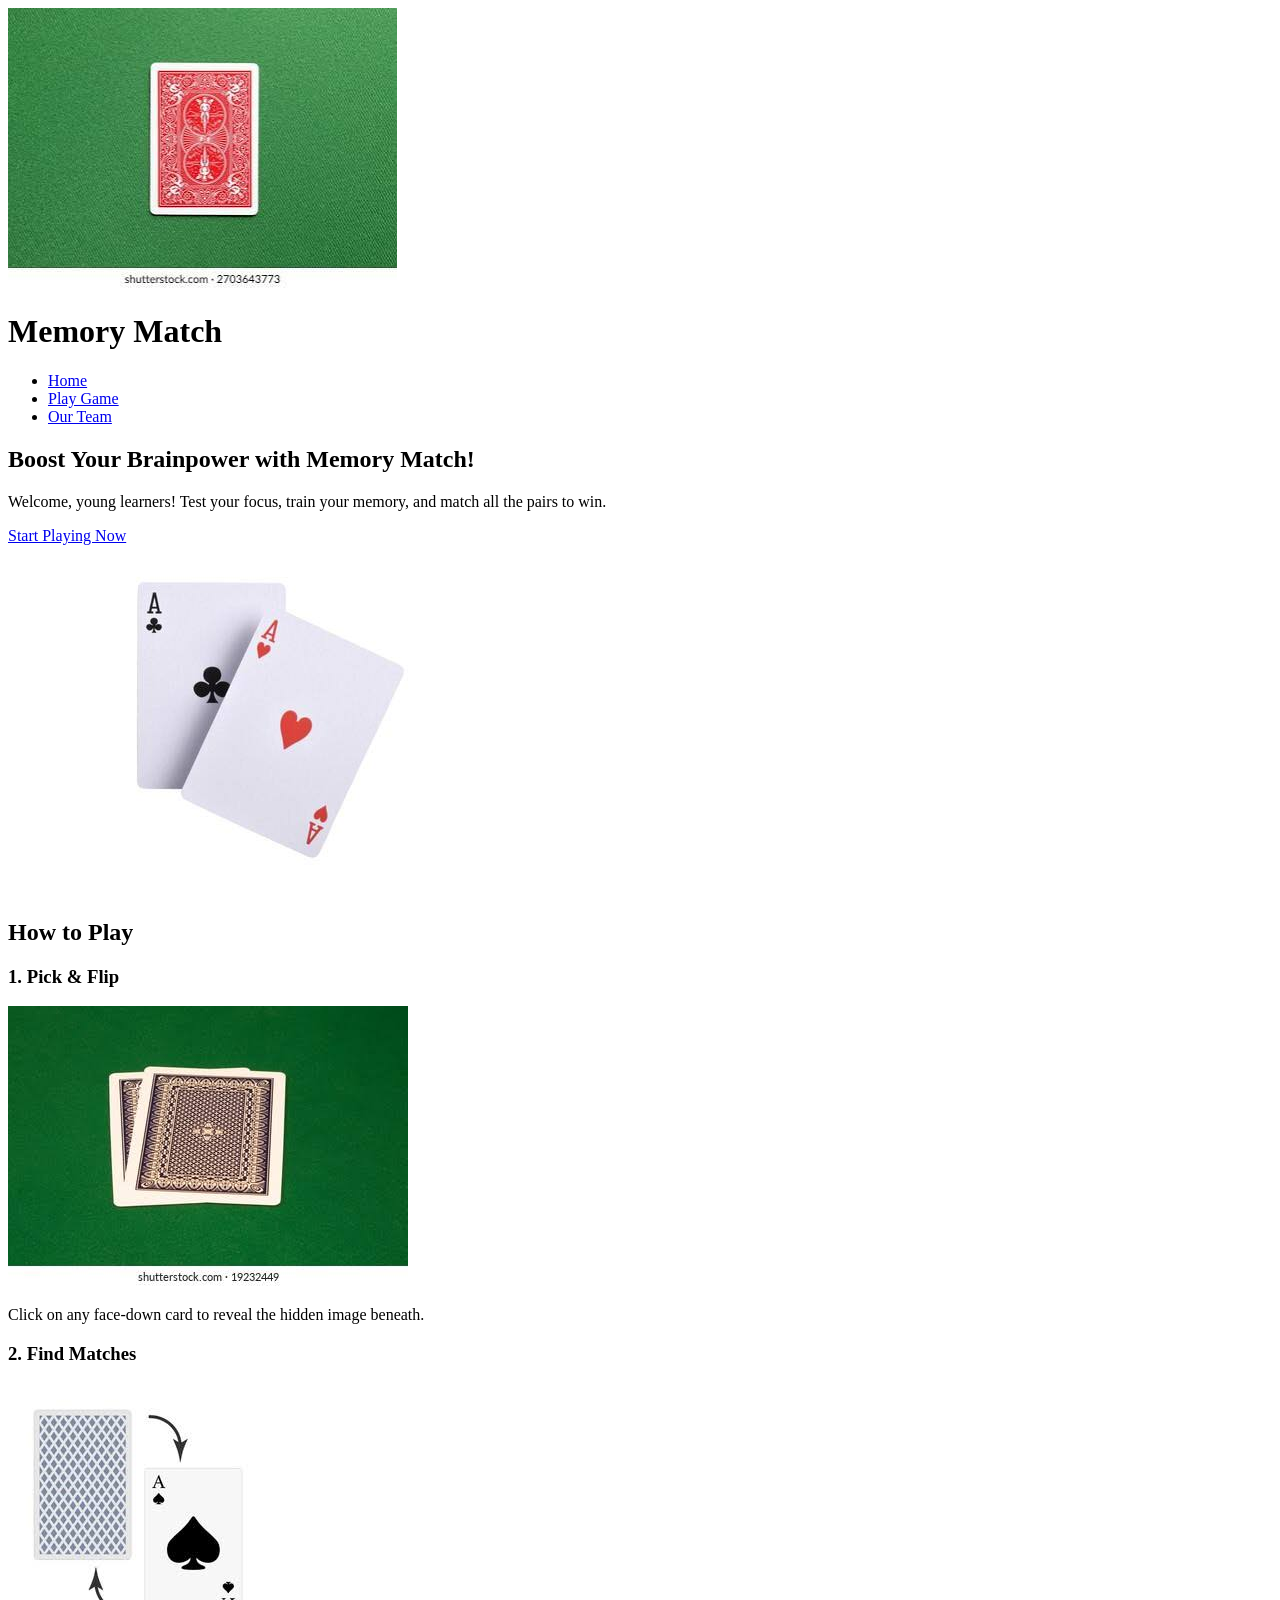
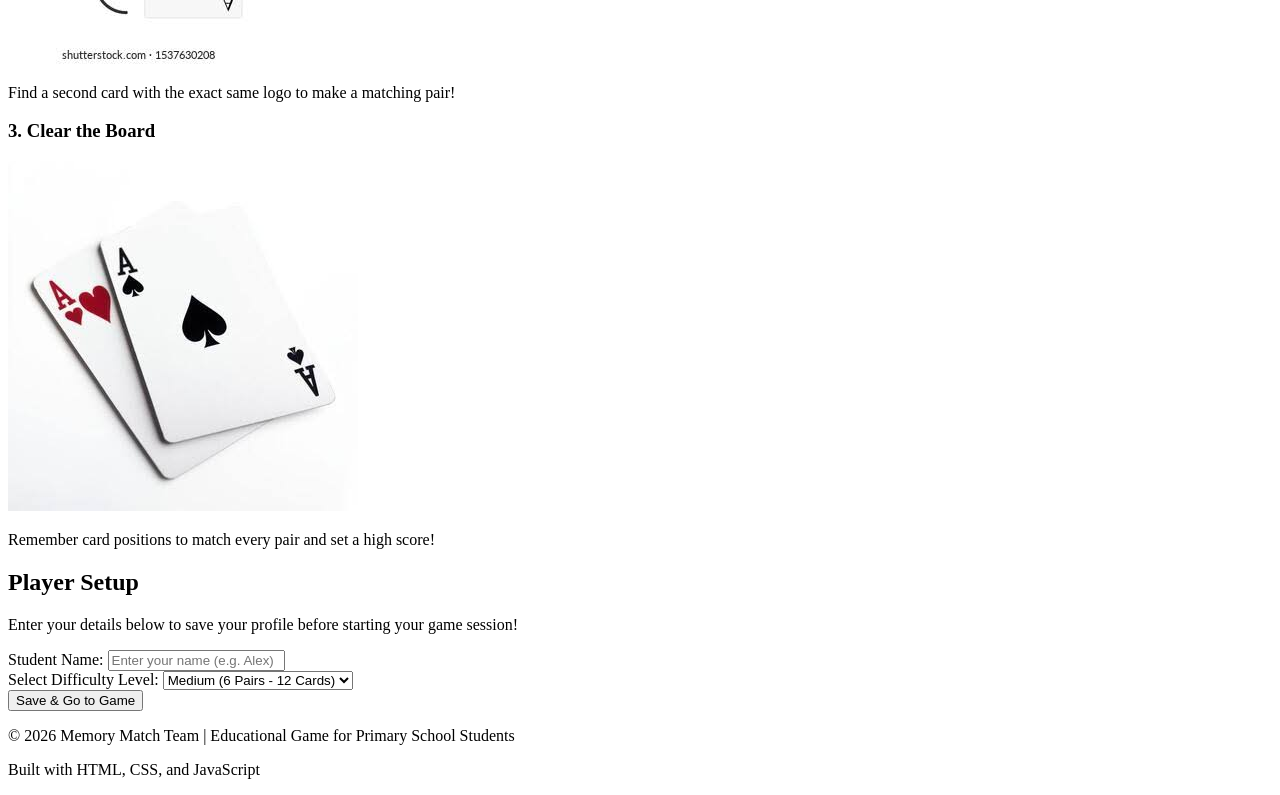
==== index.html @ c441d3af "fix(index.html): correct indentation for style  tag" ====
<!DOCTYPE html>
<html lang="en">

<head>
    <meta charset="UTF-8">
    <meta name="viewport" content="width=device-width, initial-scale=1.0">
    <title>Memory Match - Train Your Brain!</title>

    <link rel="stylesheet" href="styles.css">

    <script src="script.js"></script>
</head>

<body>

    <!-- Main Navigation Header -->
    <header>
        <div class="logo">
            <img src="pictures/card.no1.jpg" alt="Memory Card Game Logo" class="site-logo">
            <h1>Memory Match</h1>
        </div>
        <nav>
            <ul>
                <li><a href="index.html" class="active">Home</a></li>
                <li><a href="game.html">Play Game</a></li>
                <li><a href="portfolio.html">Our Team</a></li>
            </ul>
        </nav>
    </header>

    <!-- Main Content Area -->
    <main>

        <!-- Hero Section: Welcoming the Primary Students -->
        <section class="hero-section">
            <div class="hero-content">
                <h2>Boost Your Brainpower with Memory Match!</h2>
                <p>Welcome, young learners! Test your focus, train your memory, and match all the pairs to win.</p>
                <a href="game.html" class="btn-primary">Start Playing Now</a>
            </div>
            <div class="hero-image">
                <img src="pictures/card.no3.jpg" alt="Children playing memory card game">
            </div>
        </section>

        <!-- Feature / How-To-Play Section -->
        <section class="how-to-play">
            <h2>How to Play</h2>
            <div class="cards">
                <div class="card-feature">

                    <h3>1. Pick & Flip</h3>
                    <img src="pictures/card.no5.jpg" alt="Flip Card Icon">
                    <p>Click on any face-down card to reveal the hidden image beneath.</p>
                </div>
                <div class="card-feature">

                    <h3>2. Find Matches</h3>
                    <img src="pictures/cardno.2.jpg" alt="Match Cards Icon">
                    <p>Find a second card with the exact same logo to make a matching pair!</p>
                </div>
                <div class="card-feature">

                    <h3>3. Clear the Board</h3>
                    <img src="pictures/card.no4.jpg" alt="Trophy Icon">
                    <p>Remember card positions to match every pair and set a high score!</p>
                </div>
            </div>
        </section>

        <!-- Form Section: User Setup (Data Saved to LocalStorage) -->
        <section class="player-setup-section">
            <h2>Player Setup</h2>
            <p>Enter your details below to save your profile before starting your game session!</p>

            <form id="player-form">
                <div class="form-group">
                    <label for="player-name">Student Name:</label>
                    <input type="text" id="player-name" name="playerName" placeholder="Enter your name (e.g. Alex)"
                        required>
                    <span class="error-message" id="name-error"></span>
                </div>

                <div class="form-group">
                    <label for="difficulty-level">Select Difficulty Level:</label>
                    <select id="difficulty-level" name="difficulty">
                        <option value="easy">Easy (4 Pairs - 8 Cards)</option>
                        <option value="medium" selected>Medium (6 Pairs - 12 Cards)</option>
                        <option value="hard">Hard (8 Pairs - 16 Cards)</option>
                    </select>
                </div>

                <button type="submit" class="btn-submit">Save & Go to Game</button>
            </form>


        </section>

    </main>

    <footer>
        <p>&copy; 2026 Memory Match Team | Educational Game for Primary School Students</p>
        <p>Built with HTML, CSS, and JavaScript</p>
    </footer>

</body>

</html>
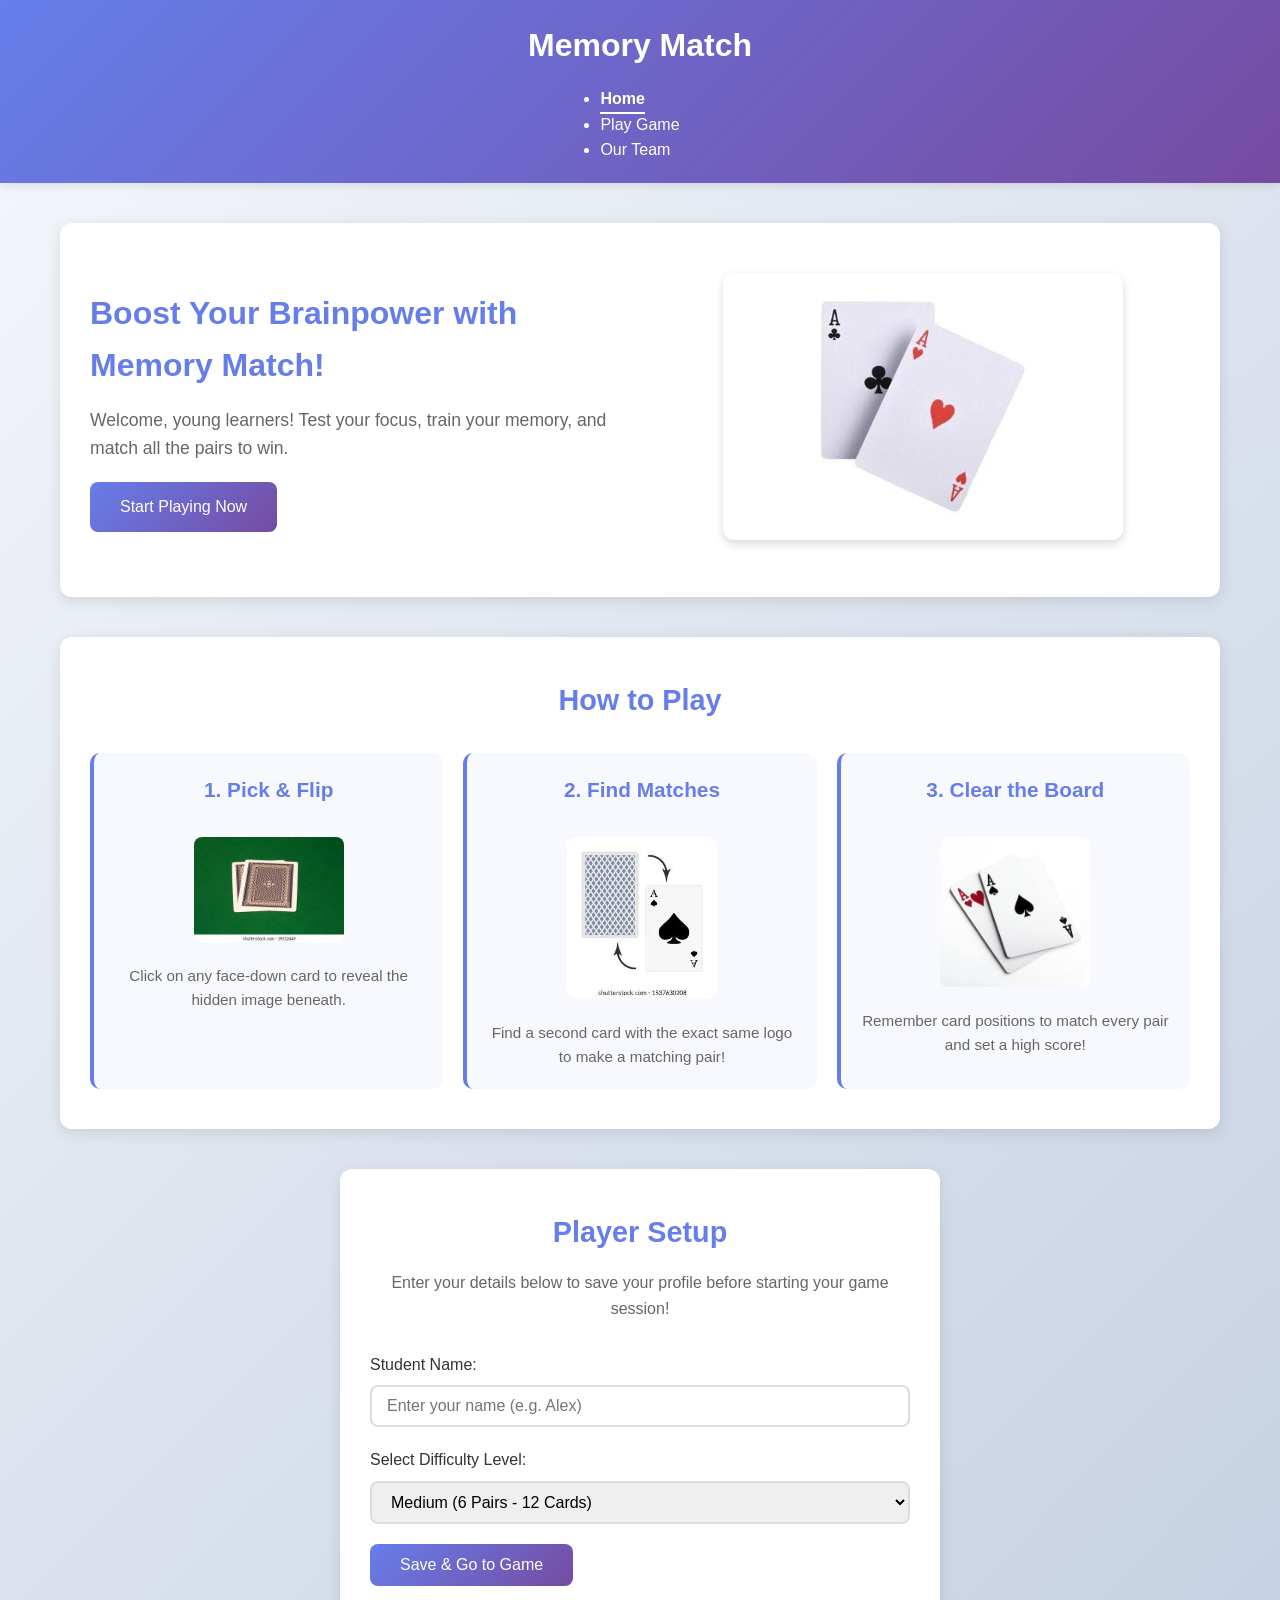
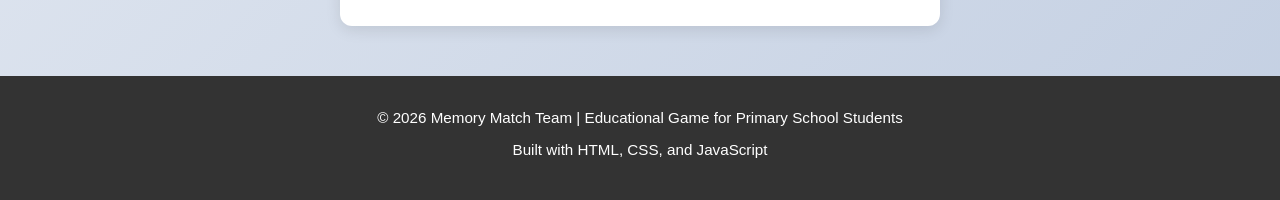
==== commit 145a1232: "image(removed):removed the image in the header section" ====
--- a/index.html
+++ b/index.html
@@ -16,7 +16,6 @@
     <!-- Main Navigation Header -->
     <header>
         <div class="logo">
-            <img src="pictures/card.no1.jpg" alt="Memory Card Game Logo" class="site-logo">
             <h1>Memory Match</h1>
         </div>
         <nav>
@@ -43,7 +42,7 @@
             </div>
         </section>
 
-        <!-- Feature / How-To-Play Section -->
+        <!--How-To-Play Section -->
         <section class="how-to-play">
             <h2>How to Play</h2>
             <div class="cards">
@@ -68,7 +67,7 @@
             </div>
         </section>
 
-        <!-- Form Section: User Setup (Data Saved to LocalStorage) -->
+        <!-- Form Section: User Setup -->
         <section class="player-setup-section">
             <h2>Player Setup</h2>
             <p>Enter your details below to save your profile before starting your game session!</p>
--- a/styles.css
+++ b/styles.css
@@ -0,0 +1,535 @@
+/* ===== MEMORY MATCH GAME - STYLESHEET ===== */
+/* Styles for index.html, game.html, and portfolio.html */
+
+/* ===== RESET & GLOBAL STYLES ===== */
+* {
+  margin: 0;
+  padding: 0;
+  box-sizing: border-box;
+}
+
+/* General body styling - light background */
+body {
+  font-family: 'Segoe UI', Tahoma, Geneva, Verdana, sans-serif;
+  background: linear-gradient(135deg, #f5f7fa 0%, #c3cfe2 100%);
+  color: #333;
+  line-height: 1.6;
+  min-height: 100vh;
+}
+
+/* ===== HEADER & NAVIGATION ===== */
+header {
+  background: linear-gradient(135deg, #667eea 0%, #764ba2 100%);
+  color: white;
+  padding: 20px 0;
+  box-shadow: 0 2px 10px rgba(0, 0, 0, 0.1);
+}
+
+header h1 {
+  text-align: center;
+  font-size: 2rem;
+  margin-bottom: 15px;
+}
+
+/* Navigation styling */
+nav {
+  display: flex;
+  justify-content: center;
+  gap: 30px;
+  flex-wrap: wrap;
+}
+
+nav a {
+  color: white;
+  text-decoration: none;
+  font-size: 1rem;
+  transition: opacity 0.3s ease;
+  padding-bottom: 5px;
+  border-bottom: 2px solid transparent;
+}
+
+nav a:hover {
+  opacity: 0.8;
+  border-bottom: 2px solid white;
+}
+
+nav a.active {
+  border-bottom: 2px solid white;
+  font-weight: bold;
+}
+
+/* ===== MAIN CONTENT AREA ===== */
+main {
+  max-width: 1200px;
+  margin: 40px auto;
+  padding: 0 20px;
+}
+
+/* ===== HERO SECTION (index.html & portfolio.html) ===== */
+.hero-section,
+.hero {
+  background: white;
+  padding: 50px 30px;
+  border-radius: 12px;
+  box-shadow: 0 4px 15px rgba(0, 0, 0, 0.1);
+  margin-bottom: 40px;
+  text-align: center;
+}
+
+.hero-section {
+  display: flex;
+  gap: 30px;
+  align-items: center;
+  justify-content: space-between;
+}
+
+.hero-content {
+  flex: 1;
+  text-align: left;
+}
+
+.hero-content h2,
+.hero h2 {
+  color: #667eea;
+  font-size: 2rem;
+  margin-bottom: 15px;
+}
+
+.hero-content p,
+.hero p {
+  font-size: 1.1rem;
+  color: #666;
+  margin-bottom: 20px;
+}
+
+.hero-image {
+  flex: 1;
+}
+
+.hero-image img {
+  width: 100%;
+  max-width: 400px;
+  border-radius: 12px;
+  box-shadow: 0 4px 10px rgba(0, 0, 0, 0.15);
+}
+
+/* ===== BUTTONS ===== */
+.btn-primary,
+.btn-submit {
+  background: linear-gradient(135deg, #667eea 0%, #764ba2 100%);
+  color: white;
+  padding: 12px 30px;
+  border: none;
+  border-radius: 8px;
+  font-size: 1rem;
+  cursor: pointer;
+  transition: transform 0.2s, box-shadow 0.2s;
+  text-decoration: none;
+  display: inline-block;
+}
+
+.btn-primary:hover,
+.btn-submit:hover {
+  transform: translateY(-2px);
+  box-shadow: 0 6px 20px rgba(102, 126, 234, 0.4);
+}
+
+.btn-primary:active,
+.btn-submit:active {
+  transform: translateY(0);
+}
+
+/* ===== HOW-TO-PLAY SECTION (index.html) ===== */
+.how-to-play {
+  background: white;
+  padding: 40px 30px;
+  border-radius: 12px;
+  box-shadow: 0 4px 15px rgba(0, 0, 0, 0.1);
+  margin-bottom: 40px;
+}
+
+.how-to-play h2 {
+  text-align: center;
+  color: #667eea;
+  font-size: 1.8rem;
+  margin-bottom: 30px;
+}
+
+/* Container for feature cards */
+.cards {
+  display: grid;
+  grid-template-columns: repeat(auto-fit, minmax(250px, 1fr));
+  gap: 20px;
+}
+
+/* Individual feature cards */
+.card-feature {
+  background: #f8f9ff;
+  padding: 20px;
+  border-radius: 10px;
+  text-align: center;
+  transition: transform 0.3s, box-shadow 0.3s;
+  border-left: 4px solid #667eea;
+}
+
+.card-feature:hover {
+  transform: translateY(-5px);
+  box-shadow: 0 8px 20px rgba(102, 126, 234, 0.2);
+}
+
+.card-feature h3 {
+  color: #667eea;
+  font-size: 1.3rem;
+  margin-bottom: 15px;
+}
+
+.card-feature img {
+  width: 100%;
+  max-width: 150px;
+  margin: 15px 0;
+  border-radius: 8px;
+}
+
+.card-feature p {
+  color: #666;
+  font-size: 0.95rem;
+}
+
+/* ===== PLAYER SETUP FORM (index.html) ===== */
+.player-setup-section {
+  background: white;
+  padding: 40px 30px;
+  border-radius: 12px;
+  box-shadow: 0 4px 15px rgba(0, 0, 0, 0.1);
+  margin-bottom: 40px;
+  max-width: 600px;
+  margin-left: auto;
+  margin-right: auto;
+}
+
+.player-setup-section h2 {
+  text-align: center;
+  color: #667eea;
+  font-size: 1.8rem;
+  margin-bottom: 15px;
+}
+
+.player-setup-section > p {
+  text-align: center;
+  color: #666;
+  margin-bottom: 30px;
+}
+
+/* Form group styling */
+.form-group {
+  margin-bottom: 20px;
+}
+
+.form-group label {
+  display: block;
+  margin-bottom: 8px;
+  color: #333;
+  font-weight: 500;
+}
+
+.form-group input,
+.form-group select {
+  width: 100%;
+  padding: 10px 15px;
+  border: 2px solid #ddd;
+  border-radius: 8px;
+  font-size: 1rem;
+  transition: border-color 0.3s;
+}
+
+.form-group input:focus,
+.form-group select:focus {
+  outline: none;
+  border-color: #667eea;
+}
+
+/* Error message styling */
+.error-message {
+  color: #e74c3c;
+  font-size: 0.85rem;
+  display: block;
+  margin-top: 5px;
+}
+
+/* ===== GAME PAGE (game.html) ===== */
+
+/* Page wrapper - centers game board */
+.page-wrapper {
+  max-width: 800px;
+  margin: 30px auto;
+  padding: 20px;
+}
+
+/* Game header with moves counter and restart button */
+.hero-header {
+  background: white;
+  padding: 20px;
+  border-radius: 12px;
+  display: flex;
+  justify-content: space-between;
+  align-items: center;
+  margin-bottom: 30px;
+  box-shadow: 0 4px 15px rgba(0, 0, 0, 0.1);
+  flex-wrap: wrap;
+  gap: 15px;
+}
+
+.hero-header h1 {
+  color: #667eea;
+  font-size: 1.8rem;
+}
+
+.hero-header p {
+  font-size: 1.1rem;
+  color: #333;
+}
+
+.hero-header #moves {
+  font-weight: bold;
+  color: #764ba2;
+}
+
+#restartBtn {
+  background: #e74c3c;
+  color: white;
+  padding: 10px 20px;
+  border: none;
+  border-radius: 8px;
+  cursor: pointer;
+  font-size: 1rem;
+  transition: background 0.3s, transform 0.2s;
+}
+
+#restartBtn:hover {
+  background: #c0392b;
+  transform: translateY(-2px);
+}
+
+/* Card board - grid layout */
+.card-board {
+  display: grid;
+  grid-template-columns: repeat(auto-fit, minmax(100px, 1fr));
+  gap: 15px;
+  background: white;
+  padding: 20px;
+  border-radius: 12px;
+  box-shadow: 0 4px 15px rgba(0, 0, 0, 0.1);
+}
+
+/* ===== 3D CARD FLIP ANIMATION ===== */
+
+/* Main card container */
+.card {
+  aspect-ratio: 1 / 1;
+  cursor: pointer;
+  perspective: 1000px;
+  transition: transform 0.2s;
+}
+
+/* Hover effect - slight scale up */
+.card:hover {
+  transform: scale(1.05);
+}
+
+/* Inner wrapper - this is what rotates */
+.card-inner {
+  position: relative;
+  width: 100%;
+  height: 100%;
+  transform-style: preserve-3d;
+  transition: transform 0.6s;
+}
+
+/* When .flipped class is added, rotate 180 degrees */
+.card.flipped .card-inner {
+  transform: rotateY(180deg);
+}
+
+/* Front and back faces of the card */
+.card-front,
+.card-back {
+  position: absolute;
+  width: 100%;
+  height: 100%;
+  backface-visibility: hidden;
+  display: flex;
+  justify-content: center;
+  align-items: center;
+  border-radius: 8px;
+  font-size: 2.5rem;
+  font-weight: bold;
+}
+
+/* Front face - blank side (shown at start) */
+.card-front {
+  background: linear-gradient(135deg, #667eea 0%, #764ba2 100%);
+  color: white;
+  font-size: 1.5rem;
+}
+
+/* Back face - logo side (shown when flipped) */
+.card-back {
+  background: #f0f0f0;
+  transform: rotateY(180deg);
+  border: 2px solid #ddd;
+}
+
+/* Matched card styling - green glow */
+.card.matched .card-back {
+  background: linear-gradient(135deg, #90EE90 0%, #7CCD7C 100%);
+  box-shadow: inset 0 0 15px rgba(0, 255, 0, 0.4), 0 0 15px rgba(0, 255, 0, 0.3);
+  border-color: #5BB65B;
+}
+
+/* Prevent clicking on matched cards */
+.card.matched {
+  pointer-events: none;
+  cursor: default;
+}
+
+/* Shake animation for non-matching cards */
+@keyframes shake {
+  0%, 100% { transform: translateX(0); }
+  25% { transform: translateX(-8px); }
+  75% { transform: translateX(8px); }
+}
+
+/* Apply shake effect when .no-match class is added */
+.card.no-match {
+  animation: shake 0.4s;
+}
+
+/* ===== PORTFOLIO PAGE (portfolio.html) ===== */
+
+/* Team container - grid of developer cards */
+.team-container {
+  display: grid;
+  grid-template-columns: repeat(auto-fit, minmax(280px, 1fr));
+  gap: 30px;
+  margin-bottom: 40px;
+}
+
+/* Individual team member card */
+.team-container .card {
+  background: white;
+  padding: 30px;
+  border-radius: 12px;
+  box-shadow: 0 4px 15px rgba(0, 0, 0, 0.1);
+  text-align: center;
+  transition: transform 0.3s, box-shadow 0.3s;
+  cursor: default;
+  aspect-ratio: auto; /* Override game card aspect ratio */
+  perspective: none;
+}
+
+.team-container .card:hover {
+  transform: translateY(-8px);
+  box-shadow: 0 8px 25px rgba(102, 126, 234, 0.2);
+}
+
+.team-container .card h3 {
+  color: #667eea;
+  font-size: 1.5rem;
+  margin-bottom: 8px;
+}
+
+.team-container .card h4 {
+  color: #764ba2;
+  font-size: 1rem;
+  font-weight: 500;
+  margin-bottom: 15px;
+}
+
+.team-container .card p {
+  color: #666;
+  font-size: 0.95rem;
+  line-height: 1.6;
+}
+
+/* ===== FOOTER ===== */
+footer {
+  background: #333;
+  color: white;
+  text-align: center;
+  padding: 30px 20px;
+  margin-top: 50px;
+}
+
+footer p {
+  margin-bottom: 8px;
+  font-size: 0.95rem;
+}
+
+/* ===== RESPONSIVE DESIGN ===== */
+
+/* Tablet screens */
+@media (max-width: 768px) {
+  .hero-section {
+    flex-direction: column;
+    text-align: center;
+  }
+
+  .hero-content {
+    text-align: center;
+  }
+
+  .hero-content h2 {
+    font-size: 1.5rem;
+  }
+
+  header h1 {
+    font-size: 1.5rem;
+  }
+
+  nav {
+    gap: 15px;
+  }
+
+  .card-board {
+    grid-template-columns: repeat(3, 1fr);
+  }
+
+  .hero-header {
+    flex-direction: column;
+    gap: 10px;
+  }
+}
+
+/* Mobile screens */
+@media (max-width: 480px) {
+  .card-board {
+    grid-template-columns: repeat(2, 1fr);
+    gap: 10px;
+  }
+
+  .card-front,
+  .card-back {
+    font-size: 1.5rem;
+  }
+
+  .cards {
+    grid-template-columns: 1fr;
+  }
+
+  main {
+    padding: 0 10px;
+  }
+
+  header h1 {
+    font-size: 1.2rem;
+  }
+
+  nav {
+    gap: 10px;
+    font-size: 0.9rem;
+  }
+
+  .btn-primary {
+    width: 100%;
+  }
+}
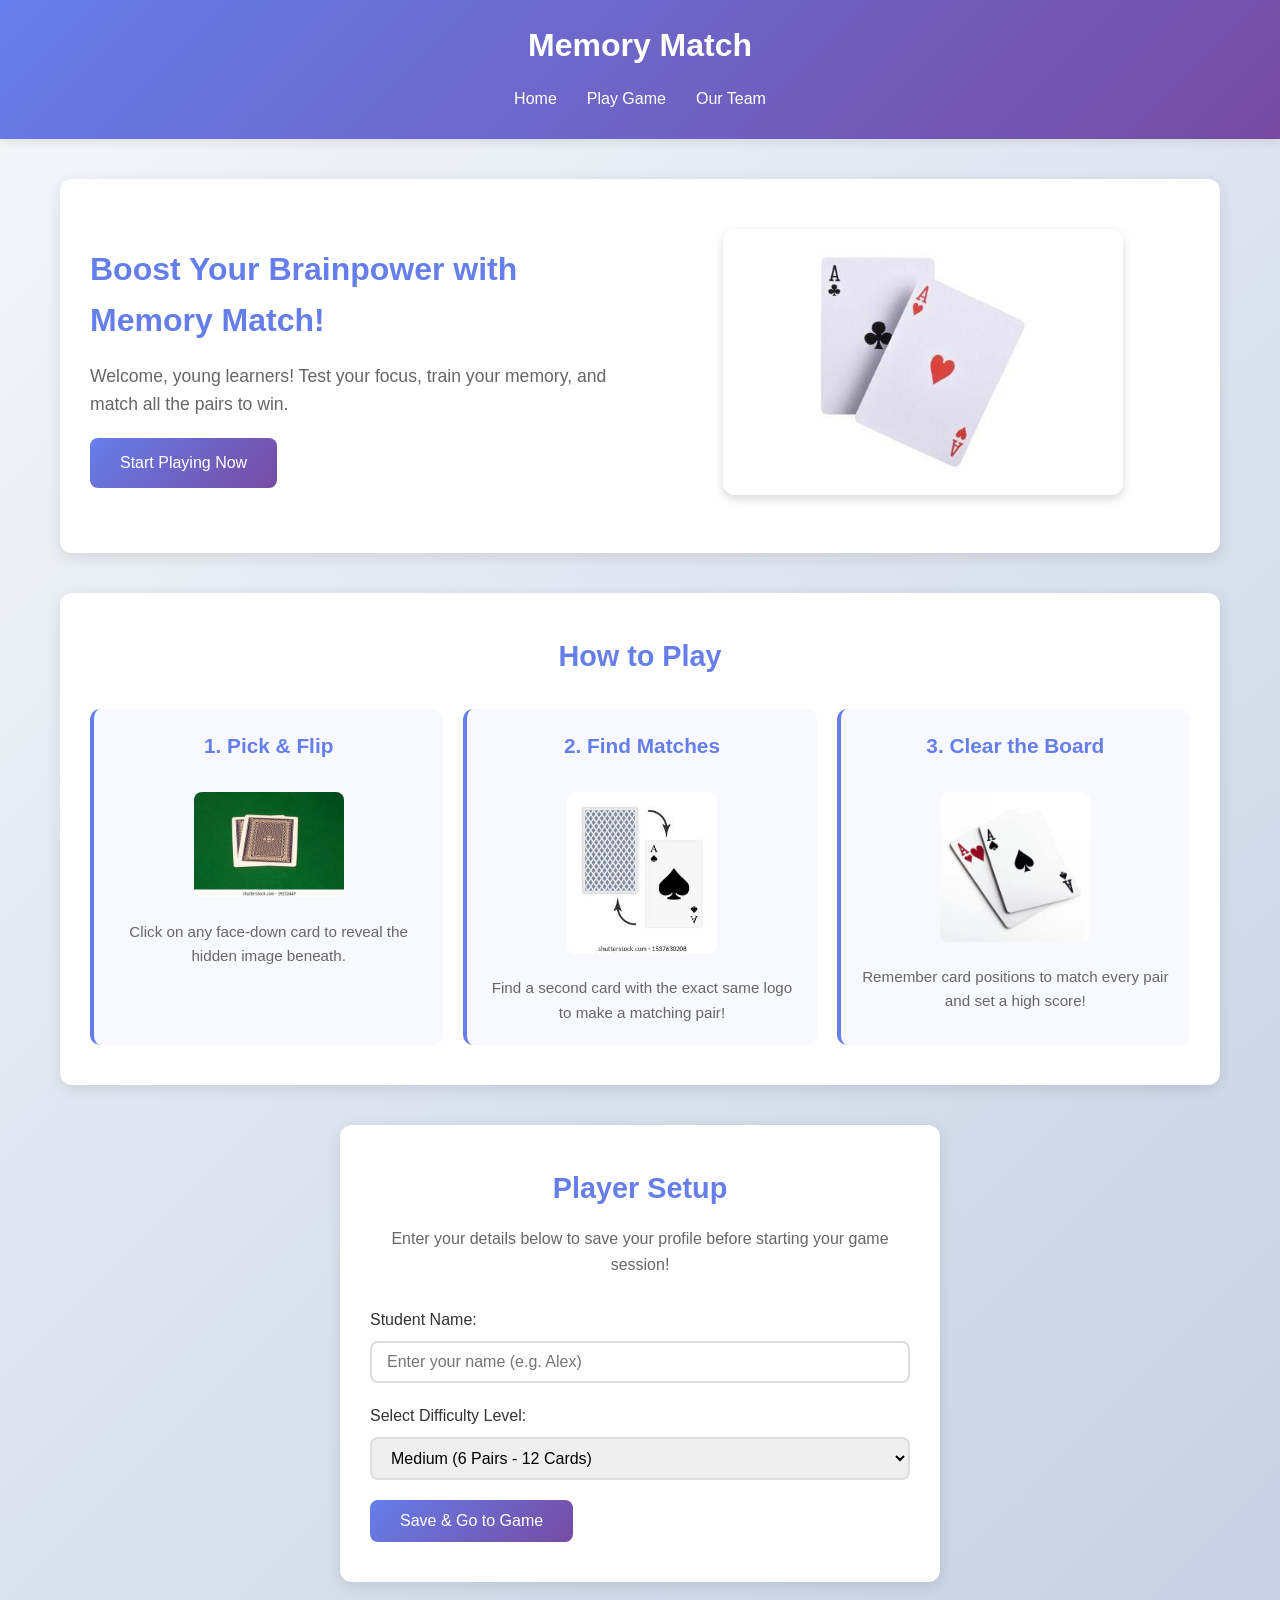
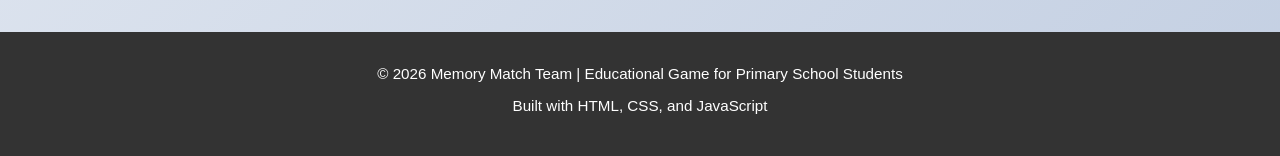
==== commit 00d3d335: "index-image(removed):removed header image" ====
--- a/index.html
+++ b/index.html
@@ -19,11 +19,9 @@
             <h1>Memory Match</h1>
         </div>
         <nav>
-            <ul>
-                <li><a href="index.html" class="active">Home</a></li>
-                <li><a href="game.html">Play Game</a></li>
-                <li><a href="portfolio.html">Our Team</a></li>
-            </ul>
+            <a href="index.html">Home</a>
+            <a href="game.html">Play Game</a>
+            <a href="portfolio.html">Our Team</a>
         </nav>
     </header>
 
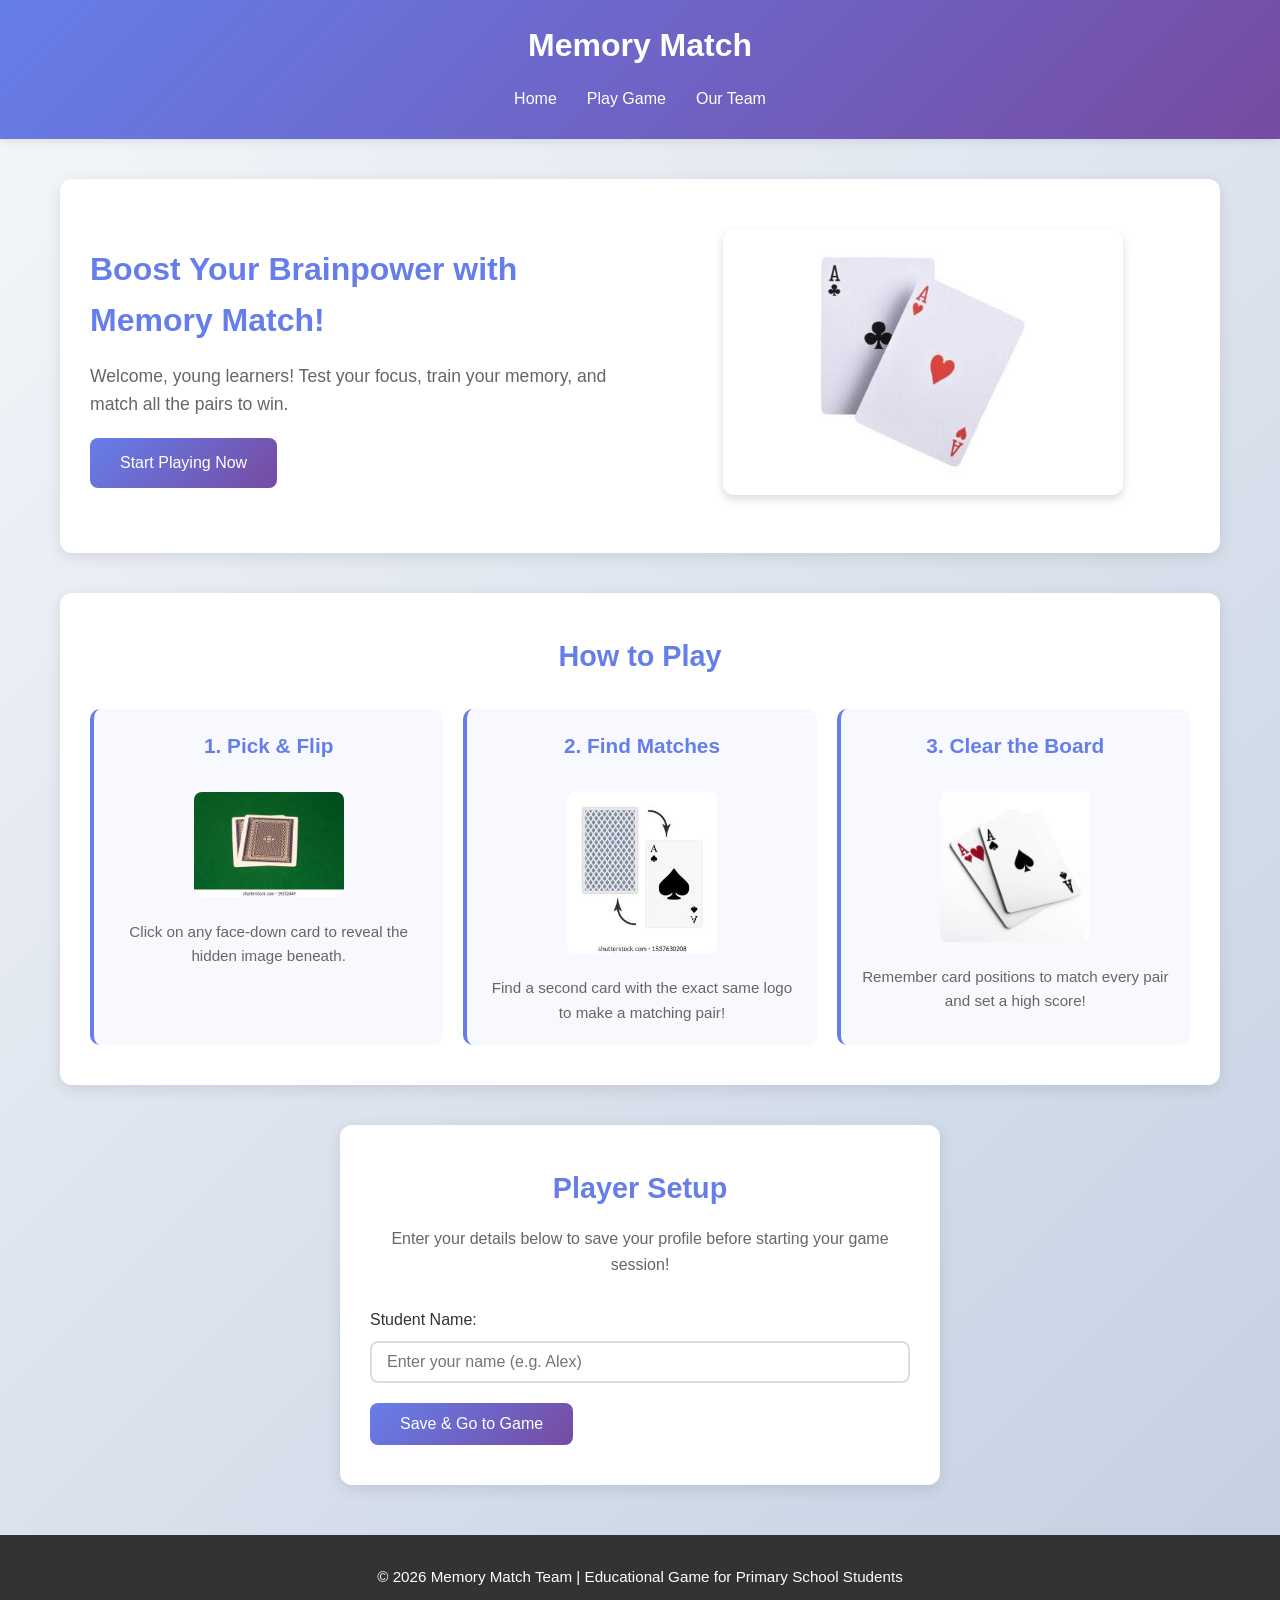
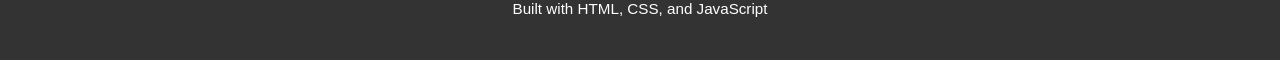
==== commit 68247422: "form(fields-removed):removed the difficulty field to remain with just the name" ====
--- a/index.html
+++ b/index.html
@@ -36,7 +36,7 @@
                 <a href="game.html" class="btn-primary">Start Playing Now</a>
             </div>
             <div class="hero-image">
-                <img src="pictures/card.no3.jpg" alt="Children playing memory card game">
+                <img src="./pictures/card.no3.jpg" alt="Children playing memory card game">
             </div>
         </section>
 
@@ -47,19 +47,19 @@
                 <div class="card-feature">
 
                     <h3>1. Pick & Flip</h3>
-                    <img src="pictures/card.no5.jpg" alt="Flip Card Icon">
+                    <img src="./pictures/card.no5.jpg" alt="Flip Card Icon">
                     <p>Click on any face-down card to reveal the hidden image beneath.</p>
                 </div>
                 <div class="card-feature">
 
                     <h3>2. Find Matches</h3>
-                    <img src="pictures/cardno.2.jpg" alt="Match Cards Icon">
+                    <img src="./pictures/cardno.2.jpg" alt="Match Cards Icon">
                     <p>Find a second card with the exact same logo to make a matching pair!</p>
                 </div>
                 <div class="card-feature">
 
                     <h3>3. Clear the Board</h3>
-                    <img src="pictures/card.no4.jpg" alt="Trophy Icon">
+                    <img src="./pictures/card.no4.jpg" alt="Trophy Icon">
                     <p>Remember card positions to match every pair and set a high score!</p>
                 </div>
             </div>
@@ -75,16 +75,6 @@
                     <label for="player-name">Student Name:</label>
                     <input type="text" id="player-name" name="playerName" placeholder="Enter your name (e.g. Alex)"
                         required>
-                    <span class="error-message" id="name-error"></span>
-                </div>
-
-                <div class="form-group">
-                    <label for="difficulty-level">Select Difficulty Level:</label>
-                    <select id="difficulty-level" name="difficulty">
-                        <option value="easy">Easy (4 Pairs - 8 Cards)</option>
-                        <option value="medium" selected>Medium (6 Pairs - 12 Cards)</option>
-                        <option value="hard">Hard (8 Pairs - 16 Cards)</option>
-                    </select>
                 </div>
 
                 <button type="submit" class="btn-submit">Save & Go to Game</button>
--- a/styles.css
+++ b/styles.css
@@ -532,4 +532,59 @@
   .btn-primary {
     width: 100%;
   }
+}
+/* Ending screen styling */
+.ending-screen {
+  position: fixed;
+  top: 0;
+  left: 0;
+  width: 100%;
+  height: 100%;
+  background: rgba(0, 0, 0, 0.7);
+  display: flex;
+  justify-content: center;
+  align-items: center;
+  z-index: 1000;
+}
+
+.ending-screen.hidden {
+  display: none;
+}
+
+.ending-content {
+  background: white;
+  padding: 40px;
+  border-radius: 12px;
+  text-align: center;
+  box-shadow: 0 10px 40px rgba(0, 0, 0, 0.3);
+}
+
+.ending-content h2 {
+  color: #667eea;
+  font-size: 2rem;
+  margin-bottom: 15px;
+}
+
+.ending-content p {
+  font-size: 1.1rem;
+  color: #666;
+  margin-bottom: 10px;
+}
+
+#finalMoves {
+  font-weight: bold;
+  color: #764ba2;
+}
+
+.ending-buttons {
+  display: flex;
+  gap: 15px;
+  margin-top: 30px;
+  justify-content: center;
+  flex-wrap: wrap;
+}
+
+.ending-buttons a,
+.ending-buttons button {
+  text-decoration: none;
 }
